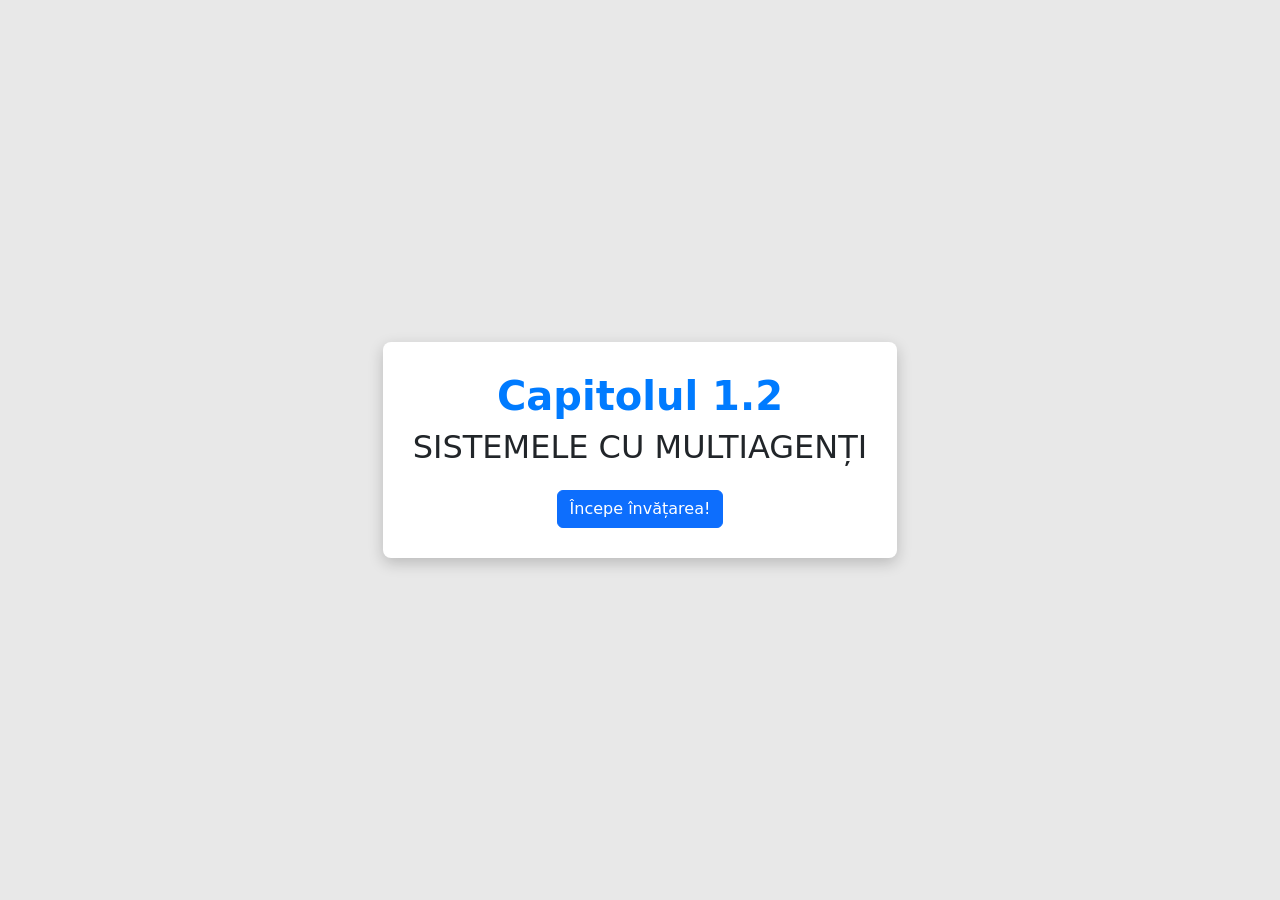
==== index.html @ dbccda6d "Adaugare fisiere de baza" ====
<!DOCTYPE html>
<html lang="en">
  <head>
    <meta charset="UTF-8" />
    <meta name="viewport" content="width=device-width" />
    <title>Sistemele cu multiagenti</title>
    <link href="https://cdn.jsdelivr.net/npm/bootstrap@5.3.0/dist/css/bootstrap.min.css" rel="stylesheet">
    <script src="https://cdn.jsdelivr.net/npm/bootstrap@5.3.0/dist/js/bootstrap.bundle.min.js"></script>
    <style>
        .center-container {
            display: flex;
            justify-content: center;
            align-items: center;
            height: 100vh; 
            background-color: #E8E8E8;
        }
        .modal-content-custom {
          background: white;
          padding: 30px;
          border-radius: 8px;
          text-align: center;
          box-shadow: 0 5px 15px rgba(0, 0, 0, 0.2);
        }
    </style>
  </head>
  <body>
    <div class="center-container">
        <div class="modal-content-custom" style="text-align: center;">
            <h1 class="fw-bold" style="color: #007bff;">Capitolul 1.2</h1>
            <h2>SISTEMELE CU MULTIAGENȚI</h2>
            <a href="./html/main.html" type="button" class="btn btn-primary mt-3">Începe învățarea!</a>
        </div>
    </div>
  </body>
</html>
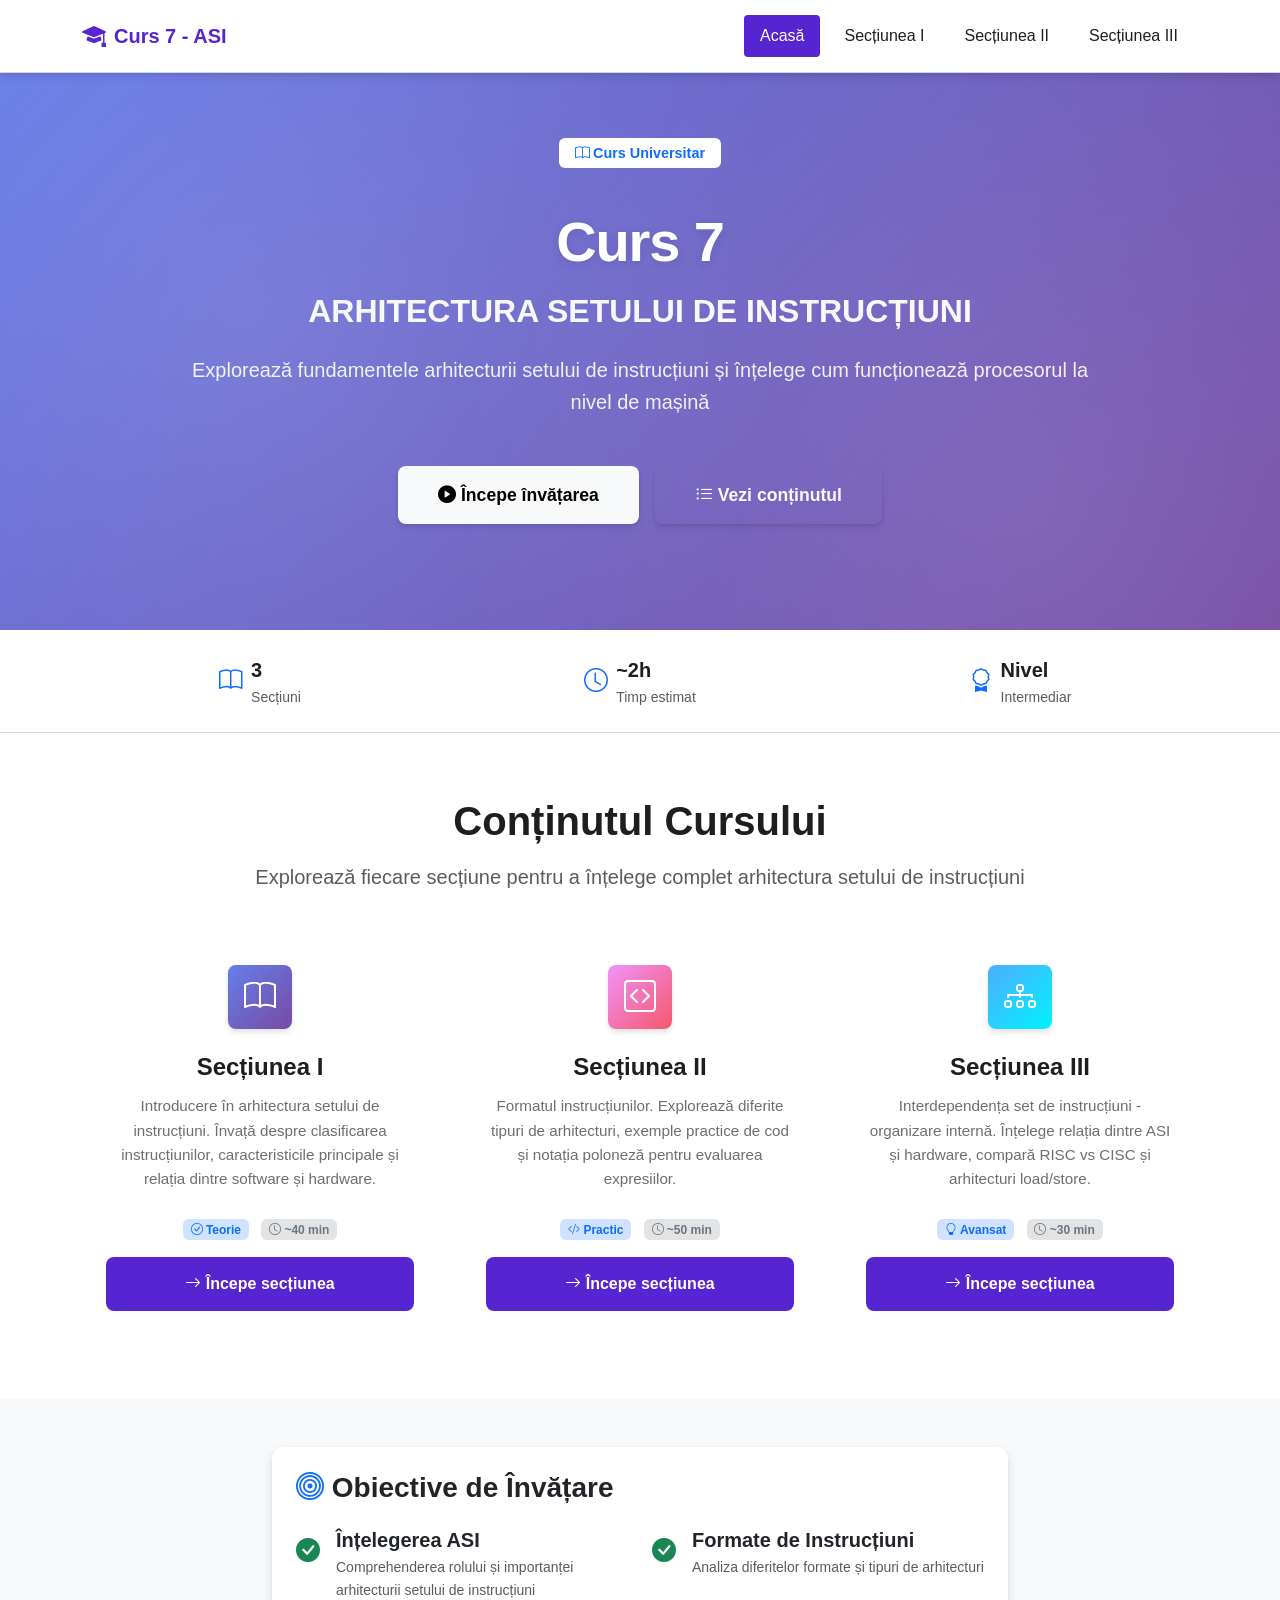
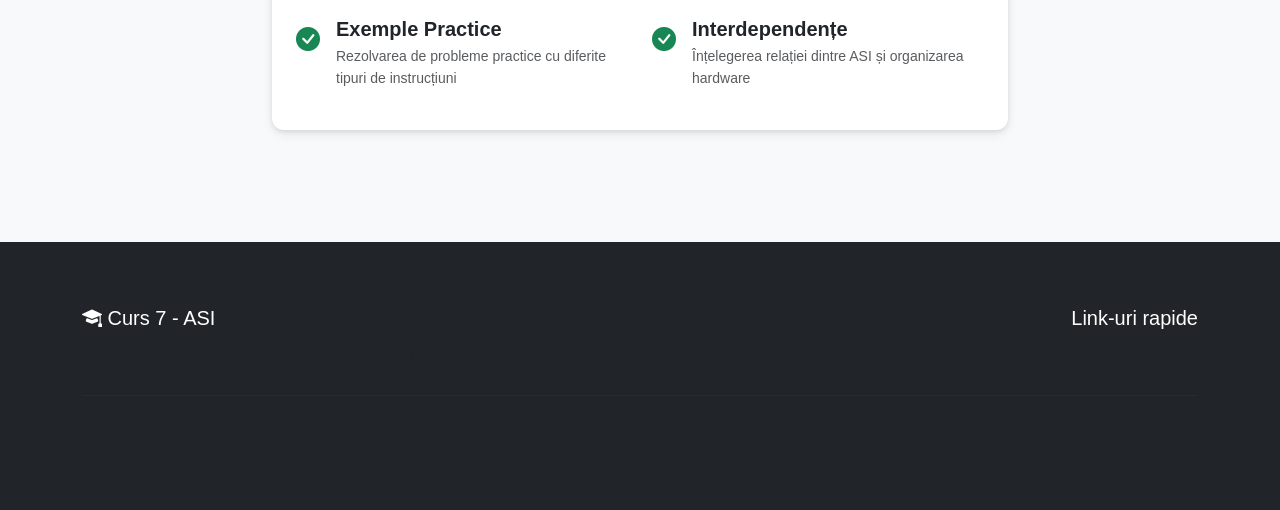
==== commit 672b002c: "Prima versiune platforma" ====
--- a/index.html
+++ b/index.html
@@ -1,35 +1,276 @@
 <!DOCTYPE html>
-<html lang="en">
-  <head>
-    <meta charset="UTF-8" />
-    <meta name="viewport" content="width=device-width" />
-    <title>Sistemele cu multiagenti</title>
-    <link href="https://cdn.jsdelivr.net/npm/bootstrap@5.3.0/dist/css/bootstrap.min.css" rel="stylesheet">
-    <script src="https://cdn.jsdelivr.net/npm/bootstrap@5.3.0/dist/js/bootstrap.bundle.min.js"></script>
-    <style>
-        .center-container {
-            display: flex;
-            justify-content: center;
-            align-items: center;
-            height: 100vh; 
-            background-color: #E8E8E8;
-        }
-        .modal-content-custom {
-          background: white;
-          padding: 30px;
-          border-radius: 8px;
-          text-align: center;
-          box-shadow: 0 5px 15px rgba(0, 0, 0, 0.2);
-        }
-    </style>
-  </head>
-  <body>
-    <div class="center-container">
-        <div class="modal-content-custom" style="text-align: center;">
-            <h1 class="fw-bold" style="color: #007bff;">Capitolul 1.2</h1>
-            <h2>SISTEMELE CU MULTIAGENȚI</h2>
-            <a href="./html/main.html" type="button" class="btn btn-primary mt-3">Începe învățarea!</a>
-        </div>
-    </div>
-  </body>
+<html lang="ro">
+<head>
+    <meta charset="UTF-8">
+    <meta name="viewport" content="width=device-width, initial-scale=1.0">
+    <title>Curs 7 - Arhitectura Setului de Instrucțiuni | Platformă Educațională</title>
+    <link href="https://cdn.jsdelivr.net/npm/bootstrap@5.3.2/dist/css/bootstrap.min.css" rel="stylesheet">
+    <link rel="stylesheet" href="https://cdn.jsdelivr.net/npm/bootstrap-icons@1.11.3/font/bootstrap-icons.min.css">
+    <link rel="stylesheet" href="css/style.css">
+</head>
+<body>
+    <!-- Navigation -->
+    <nav class="navbar navbar-expand-lg navbar-light fixed-top">
+        <div class="container">
+            <a class="navbar-brand" href="index.html">
+                <i class="bi bi-mortarboard-fill"></i> Curs 7 - ASI
+            </a>
+            <button class="navbar-toggler" type="button" data-bs-toggle="collapse" data-bs-target="#navbarNav" aria-controls="navbarNav" aria-expanded="false" aria-label="Toggle navigation">
+                <span class="navbar-toggler-icon"></span>
+            </button>
+            <div class="collapse navbar-collapse" id="navbarNav">
+                <ul class="navbar-nav ms-auto">
+                    <li class="nav-item">
+                        <a class="nav-link active" href="index.html">Acasă</a>
+                    </li>
+                    <li class="nav-item">
+                        <a class="nav-link" href="sectiunea1.html">Secțiunea I</a>
+                    </li>
+                    <li class="nav-item">
+                        <a class="nav-link" href="sectiunea2.html">Secțiunea II</a>
+                    </li>
+                    <li class="nav-item">
+                        <a class="nav-link" href="sectiunea3.html">Secțiunea III</a>
+                    </li>
+                </ul>
+            </div>
+        </div>
+    </nav>
+
+    <!-- Hero Section -->
+    <section class="hero-section">
+        <div class="container">
+            <div class="row align-items-center">
+                <div class="col-lg-10 mx-auto text-center text-white">
+                    <div class="mb-4">
+                        <span class="badge bg-white text-primary px-3 py-2 mb-3" style="font-size: 0.9rem; font-weight: 600;">
+                            <i class="bi bi-book"></i> Curs Universitar
+                        </span>
+                    </div>
+                    <h1 class="display-3 fw-bold mb-3">Curs 7</h1>
+                    <h2 class="display-5 mb-4">ARHITECTURA SETULUI DE INSTRUCȚIUNI</h2>
+                    <p class="lead mb-5">Explorează fundamentele arhitecturii setului de instrucțiuni și înțelege cum funcționează procesorul la nivel de mașină</p>
+                    <div class="d-flex gap-3 justify-content-center flex-wrap">
+                        <a href="sectiunea1.html" class="btn btn-light btn-lg">
+                            <i class="bi bi-play-circle-fill"></i> Începe învățarea
+                        </a>
+                        <a href="#cursuri" class="btn btn-outline-light btn-lg">
+                            <i class="bi bi-list-ul"></i> Vezi conținutul
+                        </a>
+                    </div>
+                </div>
+            </div>
+        </div>
+    </section>
+
+    <!-- Course Stats -->
+    <section class="py-4" style="background: var(--bg-primary); border-bottom: 1px solid var(--border-color);">
+        <div class="container">
+            <div class="row text-center">
+                <div class="col-md-4 mb-3 mb-md-0">
+                    <div class="d-flex align-items-center justify-content-center gap-2">
+                        <i class="bi bi-book text-primary" style="font-size: 1.5rem;"></i>
+                        <div class="text-start">
+                            <div class="fw-bold" style="font-size: 1.25rem;">3</div>
+                            <div class="text-muted small">Secțiuni</div>
+                        </div>
+                    </div>
+                </div>
+                <div class="col-md-4 mb-3 mb-md-0">
+                    <div class="d-flex align-items-center justify-content-center gap-2">
+                        <i class="bi bi-clock text-primary" style="font-size: 1.5rem;"></i>
+                        <div class="text-start">
+                            <div class="fw-bold" style="font-size: 1.25rem;">~2h</div>
+                            <div class="text-muted small">Timp estimat</div>
+                        </div>
+                    </div>
+                </div>
+                <div class="col-md-4">
+                    <div class="d-flex align-items-center justify-content-center gap-2">
+                        <i class="bi bi-award text-primary" style="font-size: 1.5rem;"></i>
+                        <div class="text-start">
+                            <div class="fw-bold" style="font-size: 1.25rem;">Nivel</div>
+                            <div class="text-muted small">Intermediar</div>
+                        </div>
+                    </div>
+                </div>
+            </div>
+        </div>
+    </section>
+
+    <!-- Content Overview -->
+    <section id="cursuri" class="content-overview">
+        <div class="container">
+            <div class="text-center mb-5">
+                <h2 class="fw-bold mb-3" style="font-size: 2.5rem; color: var(--text-primary);">Conținutul Cursului</h2>
+                <p class="text-muted lead">Explorează fiecare secțiune pentru a înțelege complet arhitectura setului de instrucțiuni</p>
+            </div>
+            
+            <div class="row g-4">
+                <div class="col-lg-4 col-md-6">
+                    <div class="course-card">
+                        <div class="card-body text-center p-4">
+                            <div class="course-card-icon">
+                                <i class="bi bi-book"></i>
+                            </div>
+                            <h3 class="course-card-title">Secțiunea I</h3>
+                            <p class="course-card-description">
+                                Introducere în arhitectura setului de instrucțiuni. Învață despre clasificarea instrucțiunilor, caracteristicile principale și relația dintre software și hardware.
+                            </p>
+                            <div class="mb-3">
+                                <span class="badge bg-primary-subtle text-primary me-2">
+                                    <i class="bi bi-check-circle"></i> Teorie
+                                </span>
+                                <span class="badge bg-secondary-subtle text-secondary">
+                                    <i class="bi bi-clock"></i> ~40 min
+                                </span>
+                            </div>
+                            <a href="sectiunea1.html" class="course-card-btn">
+                                <i class="bi bi-arrow-right"></i> Începe secțiunea
+                            </a>
+                        </div>
+                    </div>
+                </div>
+                
+                <div class="col-lg-4 col-md-6">
+                    <div class="course-card">
+                        <div class="card-body text-center p-4">
+                            <div class="course-card-icon" style="background: var(--gradient-secondary);">
+                                <i class="bi bi-code-square"></i>
+                            </div>
+                            <h3 class="course-card-title">Secțiunea II</h3>
+                            <p class="course-card-description">
+                                Formatul instrucțiunilor. Explorează diferite tipuri de arhitecturi, exemple practice de cod și notația poloneză pentru evaluarea expresiilor.
+                            </p>
+                            <div class="mb-3">
+                                <span class="badge bg-primary-subtle text-primary me-2">
+                                    <i class="bi bi-code-slash"></i> Practic
+                                </span>
+                                <span class="badge bg-secondary-subtle text-secondary">
+                                    <i class="bi bi-clock"></i> ~50 min
+                                </span>
+                            </div>
+                            <a href="sectiunea2.html" class="course-card-btn">
+                                <i class="bi bi-arrow-right"></i> Începe secțiunea
+                            </a>
+                        </div>
+                    </div>
+                </div>
+                
+                <div class="col-lg-4 col-md-6">
+                    <div class="course-card">
+                        <div class="card-body text-center p-4">
+                            <div class="course-card-icon" style="background: var(--gradient-success);">
+                                <i class="bi bi-diagram-3"></i>
+                            </div>
+                            <h3 class="course-card-title">Secțiunea III</h3>
+                            <p class="course-card-description">
+                                Interdependența set de instrucțiuni - organizare internă. Înțelege relația dintre ASI și hardware, compară RISC vs CISC și arhitecturi load/store.
+                            </p>
+                            <div class="mb-3">
+                                <span class="badge bg-primary-subtle text-primary me-2">
+                                    <i class="bi bi-lightbulb"></i> Avansat
+                                </span>
+                                <span class="badge bg-secondary-subtle text-secondary">
+                                    <i class="bi bi-clock"></i> ~30 min
+                                </span>
+                            </div>
+                            <a href="sectiunea3.html" class="course-card-btn">
+                                <i class="bi bi-arrow-right"></i> Începe secțiunea
+                            </a>
+                        </div>
+                    </div>
+                </div>
+            </div>
+        </div>
+    </section>
+
+    <!-- Learning Objectives -->
+    <section class="py-5" style="background: var(--bg-secondary);">
+        <div class="container">
+            <div class="row">
+                <div class="col-lg-8 mx-auto">
+                    <div class="card">
+                        <div class="card-body p-4">
+                            <h3 class="fw-bold mb-4">
+                                <i class="bi bi-bullseye text-primary"></i> Obiective de Învățare
+                            </h3>
+                            <div class="row">
+                                <div class="col-md-6 mb-3">
+                                    <div class="d-flex align-items-start gap-3">
+                                        <i class="bi bi-check-circle-fill text-success" style="font-size: 1.5rem; margin-top: 0.25rem;"></i>
+                                        <div>
+                                            <h5 class="fw-semibold mb-1">Înțelegerea ASI</h5>
+                                            <p class="text-muted small mb-0">Comprehenderea rolului și importanței arhitecturii setului de instrucțiuni</p>
+                                        </div>
+                                    </div>
+                                </div>
+                                <div class="col-md-6 mb-3">
+                                    <div class="d-flex align-items-start gap-3">
+                                        <i class="bi bi-check-circle-fill text-success" style="font-size: 1.5rem; margin-top: 0.25rem;"></i>
+                                        <div>
+                                            <h5 class="fw-semibold mb-1">Formate de Instrucțiuni</h5>
+                                            <p class="text-muted small mb-0">Analiza diferitelor formate și tipuri de arhitecturi</p>
+                                        </div>
+                                    </div>
+                                </div>
+                                <div class="col-md-6 mb-3">
+                                    <div class="d-flex align-items-start gap-3">
+                                        <i class="bi bi-check-circle-fill text-success" style="font-size: 1.5rem; margin-top: 0.25rem;"></i>
+                                        <div>
+                                            <h5 class="fw-semibold mb-1">Exemple Practice</h5>
+                                            <p class="text-muted small mb-0">Rezolvarea de probleme practice cu diferite tipuri de instrucțiuni</p>
+                                        </div>
+                                    </div>
+                                </div>
+                                <div class="col-md-6 mb-3">
+                                    <div class="d-flex align-items-start gap-3">
+                                        <i class="bi bi-check-circle-fill text-success" style="font-size: 1.5rem; margin-top: 0.25rem;"></i>
+                                        <div>
+                                            <h5 class="fw-semibold mb-1">Interdependențe</h5>
+                                            <p class="text-muted small mb-0">Înțelegerea relației dintre ASI și organizarea hardware</p>
+                                        </div>
+                                    </div>
+                                </div>
+                            </div>
+                        </div>
+                    </div>
+                </div>
+            </div>
+        </div>
+    </section>
+
+    <!-- Footer -->
+    <footer class="bg-dark text-white">
+        <div class="container py-4">
+            <div class="row">
+                <div class="col-md-6 mb-3 mb-md-0">
+                    <h5 class="mb-3">
+                        <i class="bi bi-mortarboard-fill"></i> Curs 7 - ASI
+                    </h5>
+                    <p class="text-muted mb-0">
+                        Platformă educațională modernă pentru studiul arhitecturii calculatoarelor
+                    </p>
+                </div>
+                <div class="col-md-6 text-md-end">
+                    <h5 class="mb-3">Link-uri rapide</h5>
+                    <div class="d-flex flex-column flex-md-row gap-2 justify-content-md-end">
+                        <a href="sectiunea1.html" class="text-muted text-decoration-none">Secțiunea I</a>
+                        <span class="text-muted d-none d-md-inline">•</span>
+                        <a href="sectiunea2.html" class="text-muted text-decoration-none">Secțiunea II</a>
+                        <span class="text-muted d-none d-md-inline">•</span>
+                        <a href="sectiunea3.html" class="text-muted text-decoration-none">Secțiunea III</a>
+                    </div>
+                </div>
+            </div>
+            <hr class="my-4" style="border-color: rgba(255,255,255,0.1);">
+            <div class="text-center text-muted">
+                <p class="mb-0">&copy; 2024 Arhitectura Calculatoarelor - Curs 7. Toate drepturile rezervate.</p>
+            </div>
+        </div>
+    </footer>
+
+    <script src="https://cdn.jsdelivr.net/npm/bootstrap@5.3.2/dist/js/bootstrap.bundle.min.js"></script>
+    <script src="js/main.js"></script>
+</body>
 </html>
--- a/css/style.css
+++ b/css/style.css
@@ -0,0 +1,780 @@
+/* Modern Educational Platform Design - Inspired by Coursera, Udemy, edX */
+
+:root {
+    --primary-color: #5624d0;
+    --primary-dark: #4019b8;
+    --primary-light: #6c3dd4;
+    --secondary-color: #1e1e1e;
+    --accent-color: #f3ca8c;
+    --success-color: #0f7c90;
+    --text-primary: #1e1e1e;
+    --text-secondary: #6a6f73;
+    --text-light: #9ca3af;
+    --bg-primary: #ffffff;
+    --bg-secondary: #f7f9fa;
+    --bg-tertiary: #f3f4f6;
+    --border-color: #d1d7dc;
+    --shadow-sm: 0 2px 4px rgba(0,0,0,0.08), 0 4px 12px rgba(0,0,0,0.08);
+    --shadow-md: 0 4px 6px rgba(0,0,0,0.07), 0 2px 4px rgba(0,0,0,0.06);
+    --shadow-lg: 0 10px 15px rgba(0,0,0,0.1), 0 4px 6px rgba(0,0,0,0.05);
+    --gradient-primary: linear-gradient(135deg, #667eea 0%, #764ba2 100%);
+    --gradient-secondary: linear-gradient(135deg, #f093fb 0%, #f5576c 100%);
+    --gradient-success: linear-gradient(135deg, #4facfe 0%, #00f2fe 100%);
+    --radius-sm: 4px;
+    --radius-md: 8px;
+    --radius-lg: 12px;
+    --radius-xl: 16px;
+    --transition: all 0.3s cubic-bezier(0.4, 0, 0.2, 1);
+}
+
+* {
+    margin: 0;
+    padding: 0;
+    box-sizing: border-box;
+}
+
+body {
+    font-family: -apple-system, BlinkMacSystemFont, 'Segoe UI', 'Roboto', 'Oxygen', 'Ubuntu', 'Cantarell', 'Fira Sans', 'Droid Sans', 'Helvetica Neue', sans-serif;
+    line-height: 1.6;
+    color: var(--text-primary);
+    background-color: var(--bg-secondary);
+    -webkit-font-smoothing: antialiased;
+    -moz-osx-font-smoothing: grayscale;
+}
+
+/* Modern Navigation */
+.navbar {
+    background: var(--bg-primary) !important;
+    box-shadow: var(--shadow-sm);
+    padding: 0.75rem 0;
+    border-bottom: 1px solid var(--border-color);
+}
+
+.navbar-brand {
+    font-weight: 700;
+    font-size: 1.25rem;
+    color: var(--primary-color) !important;
+    display: flex;
+    align-items: center;
+    gap: 0.5rem;
+}
+
+.navbar-brand i {
+    font-size: 1.5rem;
+}
+
+.navbar-nav .nav-link {
+    color: var(--text-primary) !important;
+    font-weight: 500;
+    padding: 0.5rem 1rem !important;
+    border-radius: var(--radius-sm);
+    transition: var(--transition);
+    margin: 0 0.25rem;
+}
+
+.navbar-nav .nav-link:hover {
+    background-color: var(--bg-tertiary);
+    color: var(--primary-color) !important;
+}
+
+.navbar-nav .nav-link.active {
+    background-color: var(--primary-color);
+    color: white !important;
+}
+
+/* Hero Section - Modern Design */
+.hero-section {
+    background: var(--gradient-primary);
+    min-height: 70vh;
+    display: flex;
+    align-items: center;
+    position: relative;
+    overflow: hidden;
+    padding: 6rem 0 4rem;
+}
+
+.hero-section::before {
+    content: '';
+    position: absolute;
+    top: 0;
+    left: 0;
+    right: 0;
+    bottom: 0;
+    background: 
+        radial-gradient(circle at 20% 50%, rgba(255,255,255,0.1) 0%, transparent 50%),
+        radial-gradient(circle at 80% 80%, rgba(255,255,255,0.1) 0%, transparent 50%);
+    pointer-events: none;
+}
+
+.hero-section .container {
+    position: relative;
+    z-index: 1;
+}
+
+.hero-section h1 {
+    font-size: 3.5rem;
+    font-weight: 800;
+    letter-spacing: -0.02em;
+    margin-bottom: 1rem;
+    text-shadow: 0 2px 10px rgba(0,0,0,0.1);
+}
+
+.hero-section h2 {
+    font-size: 2rem;
+    font-weight: 600;
+    opacity: 0.95;
+    margin-bottom: 1.5rem;
+}
+
+.hero-section .lead {
+    font-size: 1.25rem;
+    opacity: 0.9;
+    margin-bottom: 2rem;
+}
+
+.hero-section .btn {
+    padding: 1rem 2.5rem;
+    font-size: 1.1rem;
+    font-weight: 600;
+    border-radius: var(--radius-md);
+    box-shadow: var(--shadow-md);
+    transition: var(--transition);
+}
+
+.hero-section .btn:hover {
+    transform: translateY(-2px);
+    box-shadow: var(--shadow-lg);
+}
+
+/* Modern Cards */
+.card {
+    border: none;
+    border-radius: var(--radius-lg);
+    box-shadow: var(--shadow-sm);
+    transition: var(--transition);
+    overflow: hidden;
+    background: var(--bg-primary);
+}
+
+.card:hover {
+    transform: translateY(-4px);
+    box-shadow: var(--shadow-lg);
+}
+
+.card-header {
+    background: var(--bg-primary);
+    border-bottom: 1px solid var(--border-color);
+    padding: 1.25rem 1.5rem;
+    font-weight: 600;
+}
+
+.card-body {
+    padding: 1.5rem;
+}
+
+/* Course Card - Modern Style */
+.course-card {
+    position: relative;
+    height: 100%;
+    border-radius: var(--radius-xl);
+    overflow: hidden;
+    background: var(--bg-primary);
+    transition: var(--transition);
+}
+
+.course-card::before {
+    content: '';
+    position: absolute;
+    top: 0;
+    left: 0;
+    right: 0;
+    height: 4px;
+    background: var(--gradient-primary);
+    transform: scaleX(0);
+    transition: var(--transition);
+}
+
+.course-card:hover::before {
+    transform: scaleX(1);
+}
+
+.course-card-icon {
+    width: 64px;
+    height: 64px;
+    border-radius: var(--radius-md);
+    background: var(--gradient-primary);
+    display: flex;
+    align-items: center;
+    justify-content: center;
+    margin: 0 auto 1.5rem;
+    box-shadow: var(--shadow-md);
+}
+
+.course-card-icon i {
+    font-size: 2rem;
+    color: white;
+}
+
+.course-card-title {
+    font-size: 1.5rem;
+    font-weight: 700;
+    color: var(--text-primary);
+    margin-bottom: 0.75rem;
+}
+
+.course-card-description {
+    color: var(--text-secondary);
+    font-size: 0.95rem;
+    line-height: 1.6;
+    margin-bottom: 1.5rem;
+}
+
+.course-card-btn {
+    width: 100%;
+    padding: 0.875rem 1.5rem;
+    font-weight: 600;
+    border-radius: var(--radius-md);
+    background: var(--primary-color);
+    color: white;
+    border: none;
+    transition: var(--transition);
+    text-decoration: none;
+    display: inline-block;
+    text-align: center;
+}
+
+.course-card-btn:hover {
+    background: var(--primary-dark);
+    transform: translateY(-2px);
+    box-shadow: var(--shadow-md);
+    color: white;
+}
+
+/* Content Pages - Modern Layout */
+.content-page {
+    padding: 2rem 0;
+    min-height: calc(100vh - 200px);
+    background: var(--bg-secondary);
+}
+
+.content-wrapper {
+    background: var(--bg-primary);
+    border-radius: var(--radius-xl);
+    box-shadow: var(--shadow-sm);
+    padding: 2.5rem;
+    margin-bottom: 2rem;
+}
+
+.content-section {
+    margin-bottom: 3rem;
+}
+
+.content-section h1 {
+    font-size: 2.5rem;
+    font-weight: 800;
+    color: var(--text-primary);
+    margin-bottom: 1.5rem;
+    letter-spacing: -0.02em;
+    line-height: 1.2;
+}
+
+.content-section h2 {
+    font-size: 2rem;
+    font-weight: 700;
+    color: var(--primary-color);
+    margin-top: 3rem;
+    margin-bottom: 1.5rem;
+    padding-bottom: 0.75rem;
+    border-bottom: 3px solid var(--primary-color);
+}
+
+.content-section h3 {
+    font-size: 1.5rem;
+    font-weight: 600;
+    color: var(--text-primary);
+    margin-top: 2.5rem;
+    margin-bottom: 1.25rem;
+}
+
+.content-section h4 {
+    font-size: 1.25rem;
+    font-weight: 600;
+    color: var(--text-secondary);
+    margin-top: 2rem;
+    margin-bottom: 1rem;
+}
+
+.content-section p {
+    font-size: 1.0625rem;
+    line-height: 1.75;
+    color: var(--text-primary);
+    margin-bottom: 1.25rem;
+}
+
+.content-section .lead {
+    font-size: 1.25rem;
+    font-weight: 500;
+    color: var(--text-primary);
+    line-height: 1.7;
+}
+
+/* Modern Tables */
+.table-responsive {
+    border-radius: var(--radius-lg);
+    overflow: hidden;
+    box-shadow: var(--shadow-sm);
+    margin: 2rem 0;
+}
+
+.table {
+    margin-bottom: 0;
+    background: var(--bg-primary);
+}
+
+.table thead {
+    background: var(--primary-color);
+    color: white;
+}
+
+.table thead th {
+    font-weight: 600;
+    padding: 1rem 1.25rem;
+    border: none;
+    text-transform: uppercase;
+    font-size: 0.875rem;
+    letter-spacing: 0.5px;
+}
+
+.table tbody tr {
+    transition: var(--transition);
+    border-bottom: 1px solid var(--border-color);
+}
+
+.table tbody tr:hover {
+    background-color: var(--bg-tertiary);
+}
+
+.table tbody td {
+    padding: 1rem 1.25rem;
+    vertical-align: middle;
+}
+
+.table code {
+    background: var(--bg-tertiary);
+    padding: 0.25rem 0.5rem;
+    border-radius: var(--radius-sm);
+    font-size: 0.9em;
+}
+
+/* Modern Code Blocks */
+.code-block {
+    background: #1e1e1e;
+    border-left: 4px solid var(--primary-color);
+    padding: 1.5rem;
+    border-radius: var(--radius-md);
+    font-family: 'Consolas', 'Monaco', 'Courier New', monospace;
+    overflow-x: auto;
+    margin: 1.5rem 0;
+    position: relative;
+    box-shadow: var(--shadow-md);
+}
+
+.code-block code {
+    color: #d4d4d4;
+    font-size: 0.9375rem;
+    line-height: 1.6;
+}
+
+.code-block::before {
+    content: 'CODE';
+    position: absolute;
+    top: 0.75rem;
+    right: 1rem;
+    font-size: 0.75rem;
+    color: #858585;
+    font-weight: 600;
+    letter-spacing: 1px;
+}
+
+/* Image Placeholders - Modern Style */
+.image-placeholder {
+    width: 100%;
+    min-height: 300px;
+    background: linear-gradient(135deg, #f5f7fa 0%, #c3cfe2 100%);
+    border: 2px dashed var(--border-color);
+    border-radius: var(--radius-lg);
+    display: flex;
+    flex-direction: column;
+    align-items: center;
+    justify-content: center;
+    margin: 2rem 0;
+    position: relative;
+    padding: 2rem;
+    transition: var(--transition);
+}
+
+.image-placeholder:hover {
+    border-color: var(--primary-color);
+    background: linear-gradient(135deg, #e8f0fe 0%, #d2e3fc 100%);
+}
+
+.image-placeholder::before {
+    content: '📷 Imagine - Inserează aici';
+    color: var(--text-secondary);
+    font-size: 1.125rem;
+    text-align: center;
+    font-weight: 500;
+}
+
+.image-placeholder img {
+    max-width: 100%;
+    height: auto;
+    border-radius: var(--radius-md);
+    margin-bottom: 1rem;
+    box-shadow: var(--shadow-md);
+    display: block;
+}
+
+.image-placeholder.has-image {
+    background: transparent;
+    border: none;
+    min-height: auto;
+    padding: 1rem;
+}
+
+.image-placeholder.has-image::before {
+    display: none;
+}
+
+.image-placeholder p {
+    margin: 0.5rem 0;
+    text-align: center;
+    color: var(--text-secondary);
+}
+
+/* Highlight Boxes - Modern */
+.highlight-box {
+    background: linear-gradient(135deg, #e8f0fe 0%, #d2e3fc 100%);
+    border-left: 4px solid var(--primary-color);
+    padding: 1.5rem;
+    margin: 2rem 0;
+    border-radius: var(--radius-md);
+    box-shadow: var(--shadow-sm);
+}
+
+.highlight-box.warning {
+    background: linear-gradient(135deg, #fff4e6 0%, #ffe0b2 100%);
+    border-left-color: #ff9800;
+}
+
+.highlight-box.success {
+    background: linear-gradient(135deg, #e8f5e9 0%, #c8e6c9 100%);
+    border-left-color: var(--success-color);
+}
+
+.highlight-box p {
+    margin-bottom: 0.5rem;
+}
+
+.highlight-box p:last-child {
+    margin-bottom: 0;
+}
+
+/* Math Formulas - Modern */
+.math-formula {
+    background: var(--bg-tertiary);
+    padding: 1.5rem;
+    border-radius: var(--radius-md);
+    margin: 1.5rem 0;
+    text-align: center;
+    font-family: 'Times New Roman', serif;
+    font-size: 1.25rem;
+    font-weight: 600;
+    border: 1px solid var(--border-color);
+    box-shadow: var(--shadow-sm);
+}
+
+/* Breadcrumb - Modern */
+.breadcrumb {
+    background: transparent;
+    padding: 0;
+    margin-bottom: 1.5rem;
+}
+
+.breadcrumb-item a {
+    color: var(--primary-color);
+    text-decoration: none;
+    font-weight: 500;
+    transition: var(--transition);
+}
+
+.breadcrumb-item a:hover {
+    text-decoration: underline;
+}
+
+.breadcrumb-item.active {
+    color: var(--text-secondary);
+}
+
+/* Progress Indicator - Modern */
+.progress-indicator {
+    position: fixed;
+    top: 0;
+    left: 0;
+    width: 100%;
+    height: 4px;
+    background: var(--bg-tertiary);
+    z-index: 1031;
+}
+
+.progress-bar-indicator {
+    height: 100%;
+    background: var(--gradient-primary);
+    transition: width 0.3s ease;
+    box-shadow: 0 0 10px rgba(102, 126, 234, 0.5);
+}
+
+/* Back to Top Button - Modern */
+.back-to-top {
+    position: fixed;
+    bottom: 2rem;
+    right: 2rem;
+    width: 56px;
+    height: 56px;
+    background: var(--primary-color);
+    color: white;
+    border: none;
+    border-radius: 50%;
+    cursor: pointer;
+    display: none;
+    align-items: center;
+    justify-content: center;
+    box-shadow: var(--shadow-lg);
+    transition: var(--transition);
+    z-index: 1000;
+    font-size: 1.25rem;
+}
+
+.back-to-top:hover {
+    background: var(--primary-dark);
+    transform: translateY(-4px) scale(1.05);
+    box-shadow: 0 12px 24px rgba(86, 36, 212, 0.3);
+}
+
+.back-to-top.show {
+    display: flex;
+}
+
+/* Footer - Modern */
+footer {
+    background: var(--secondary-color) !important;
+    color: var(--text-light);
+    padding: 2.5rem 0;
+    margin-top: 4rem;
+}
+
+/* Buttons - Modern Style */
+.btn {
+    border-radius: var(--radius-md);
+    font-weight: 600;
+    padding: 0.75rem 1.5rem;
+    transition: var(--transition);
+    border: none;
+}
+
+.btn-primary {
+    background: var(--primary-color);
+    color: white;
+}
+
+.btn-primary:hover {
+    background: var(--primary-dark);
+    transform: translateY(-2px);
+    box-shadow: var(--shadow-md);
+    color: white;
+}
+
+.btn-outline-primary {
+    border: 2px solid var(--primary-color);
+    color: var(--primary-color);
+    background: transparent;
+}
+
+.btn-outline-primary:hover {
+    background: var(--primary-color);
+    color: white;
+    transform: translateY(-2px);
+    box-shadow: var(--shadow-md);
+}
+
+.btn-success {
+    background: var(--success-color);
+    color: white;
+}
+
+.btn-success:hover {
+    background: #0d6a7a;
+    transform: translateY(-2px);
+    box-shadow: var(--shadow-md);
+    color: white;
+}
+
+/* Lists - Modern */
+.content-section ul,
+.content-section ol {
+    padding-left: 2rem;
+    margin: 1.5rem 0;
+}
+
+.content-section li {
+    margin: 0.75rem 0;
+    line-height: 1.7;
+    color: var(--text-primary);
+}
+
+.content-section ul li::marker {
+    color: var(--primary-color);
+}
+
+/* Content Overview Section */
+.content-overview {
+    background: var(--bg-primary);
+    padding: 4rem 0;
+}
+
+/* Responsive Design */
+@media (max-width: 768px) {
+    body {
+        padding-top: 56px;
+    }
+
+    .hero-section {
+        min-height: 60vh;
+        padding: 4rem 0 3rem;
+    }
+
+    .hero-section h1 {
+        font-size: 2.5rem;
+    }
+
+    .hero-section h2 {
+        font-size: 1.5rem;
+    }
+
+    .content-wrapper {
+        padding: 1.5rem;
+        border-radius: var(--radius-lg);
+    }
+
+    .content-section h1 {
+        font-size: 2rem;
+    }
+
+    .content-section h2 {
+        font-size: 1.75rem;
+    }
+
+    .content-section h3 {
+        font-size: 1.375rem;
+    }
+
+    .table-responsive {
+        font-size: 0.875rem;
+    }
+
+    .code-block {
+        font-size: 0.8125rem;
+        padding: 1rem;
+    }
+
+    .image-placeholder {
+        min-height: 200px;
+        padding: 1.5rem;
+    }
+
+    .back-to-top {
+        bottom: 1rem;
+        right: 1rem;
+        width: 48px;
+        height: 48px;
+    }
+}
+
+@media (max-width: 576px) {
+    .hero-section h1 {
+        font-size: 2rem;
+    }
+
+    .hero-section h2 {
+        font-size: 1.25rem;
+    }
+
+    .hero-section .lead {
+        font-size: 1rem;
+    }
+
+    .content-section {
+        margin-bottom: 2rem;
+    }
+
+    .content-wrapper {
+        padding: 1.25rem;
+    }
+}
+
+/* Print Styles */
+@media print {
+    .navbar,
+    .btn,
+    footer,
+    .back-to-top,
+    .progress-indicator {
+        display: none;
+    }
+
+    body {
+        padding-top: 0;
+        background: white;
+    }
+
+    .content-page {
+        padding: 0;
+    }
+
+    .content-wrapper {
+        box-shadow: none;
+        padding: 0;
+    }
+}
+
+/* Smooth Scrolling */
+html {
+    scroll-behavior: smooth;
+}
+
+/* Selection Color */
+::selection {
+    background: var(--primary-color);
+    color: white;
+}
+
+::-moz-selection {
+    background: var(--primary-color);
+    color: white;
+}
+
+/* Loading Animation */
+@keyframes fadeInUp {
+    from {
+        opacity: 0;
+        transform: translateY(20px);
+    }
+    to {
+        opacity: 1;
+        transform: translateY(0);
+    }
+}
+
+.fade-in-up {
+    animation: fadeInUp 0.6s ease-out;
+}
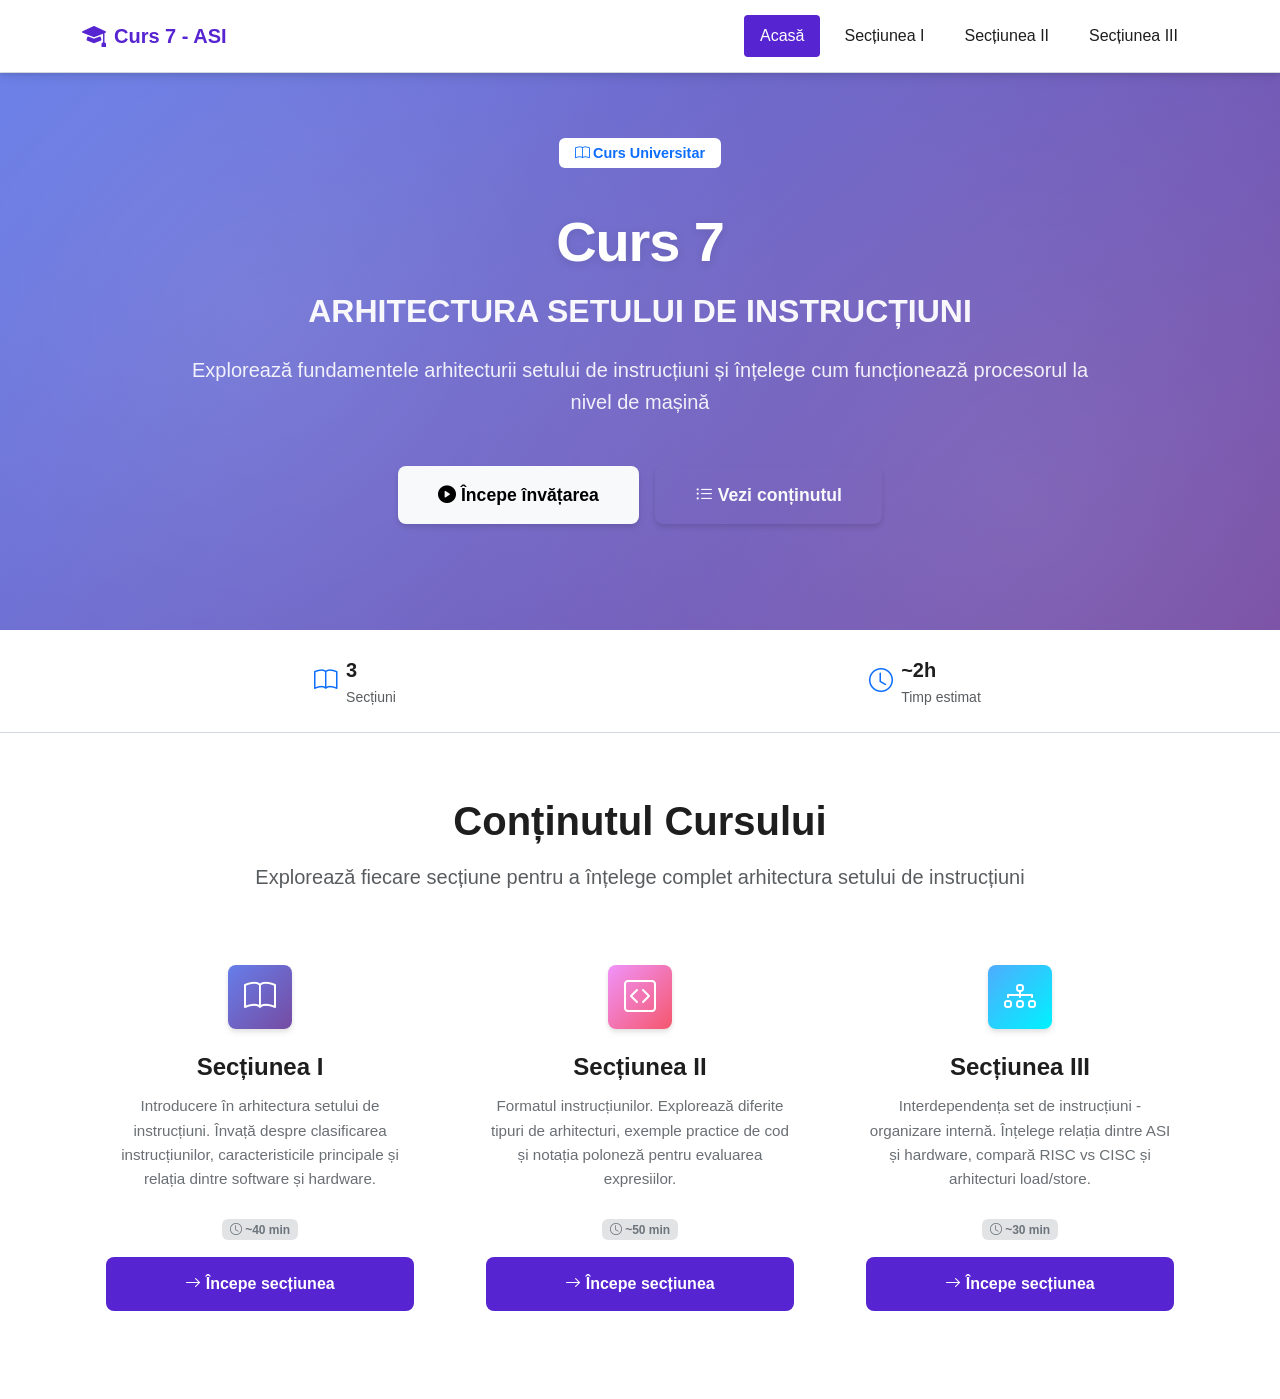
==== commit 80078a53: "feat!: updated sections text, removed footer, fixed typos and text review" ====
--- a/index.html
+++ b/index.html
@@ -67,7 +67,7 @@
     <section class="py-4" style="background: var(--bg-primary); border-bottom: 1px solid var(--border-color);">
         <div class="container">
             <div class="row text-center">
-                <div class="col-md-4 mb-3 mb-md-0">
+                <div class="col-md-6 mb-3 mb-md-0">
                     <div class="d-flex align-items-center justify-content-center gap-2">
                         <i class="bi bi-book text-primary" style="font-size: 1.5rem;"></i>
                         <div class="text-start">
@@ -76,7 +76,7 @@
                         </div>
                     </div>
                 </div>
-                <div class="col-md-4 mb-3 mb-md-0">
+                <div class="col-md-6 mb-3 mb-md-0">
                     <div class="d-flex align-items-center justify-content-center gap-2">
                         <i class="bi bi-clock text-primary" style="font-size: 1.5rem;"></i>
                         <div class="text-start">
@@ -85,7 +85,7 @@
                         </div>
                     </div>
                 </div>
-                <div class="col-md-4">
+                <!-- <div class="col-md-4">
                     <div class="d-flex align-items-center justify-content-center gap-2">
                         <i class="bi bi-award text-primary" style="font-size: 1.5rem;"></i>
                         <div class="text-start">
@@ -93,7 +93,7 @@
                             <div class="text-muted small">Intermediar</div>
                         </div>
                     </div>
-                </div>
+                </div> -->
             </div>
         </div>
     </section>
@@ -118,9 +118,6 @@
                                 Introducere în arhitectura setului de instrucțiuni. Învață despre clasificarea instrucțiunilor, caracteristicile principale și relația dintre software și hardware.
                             </p>
                             <div class="mb-3">
-                                <span class="badge bg-primary-subtle text-primary me-2">
-                                    <i class="bi bi-check-circle"></i> Teorie
-                                </span>
                                 <span class="badge bg-secondary-subtle text-secondary">
                                     <i class="bi bi-clock"></i> ~40 min
                                 </span>
@@ -143,9 +140,6 @@
                                 Formatul instrucțiunilor. Explorează diferite tipuri de arhitecturi, exemple practice de cod și notația poloneză pentru evaluarea expresiilor.
                             </p>
                             <div class="mb-3">
-                                <span class="badge bg-primary-subtle text-primary me-2">
-                                    <i class="bi bi-code-slash"></i> Practic
-                                </span>
                                 <span class="badge bg-secondary-subtle text-secondary">
                                     <i class="bi bi-clock"></i> ~50 min
                                 </span>
@@ -168,9 +162,6 @@
                                 Interdependența set de instrucțiuni - organizare internă. Înțelege relația dintre ASI și hardware, compară RISC vs CISC și arhitecturi load/store.
                             </p>
                             <div class="mb-3">
-                                <span class="badge bg-primary-subtle text-primary me-2">
-                                    <i class="bi bi-lightbulb"></i> Avansat
-                                </span>
                                 <span class="badge bg-secondary-subtle text-secondary">
                                     <i class="bi bi-clock"></i> ~30 min
                                 </span>
@@ -186,7 +177,7 @@
     </section>
 
     <!-- Learning Objectives -->
-    <section class="py-5" style="background: var(--bg-secondary);">
+    <!-- <section class="py-5" style="background: var(--bg-secondary);">
         <div class="container">
             <div class="row">
                 <div class="col-lg-8 mx-auto">
@@ -238,10 +229,10 @@
                 </div>
             </div>
         </div>
-    </section>
+    </section> -->
 
     <!-- Footer -->
-    <footer class="bg-dark text-white">
+    <!-- <footer class="bg-dark text-white">
         <div class="container py-4">
             <div class="row">
                 <div class="col-md-6 mb-3 mb-md-0">
@@ -268,7 +259,7 @@
                 <p class="mb-0">&copy; 2024 Arhitectura Calculatoarelor - Curs 7. Toate drepturile rezervate.</p>
             </div>
         </div>
-    </footer>
+    </footer> -->
 
     <script src="https://cdn.jsdelivr.net/npm/bootstrap@5.3.2/dist/js/bootstrap.bundle.min.js"></script>
     <script src="js/main.js"></script>
--- a/css/style.css
+++ b/css/style.css
@@ -498,6 +498,7 @@
 .breadcrumb {
     background: transparent;
     padding: 0;
+    margin-top: 3rem;
     margin-bottom: 1.5rem;
 }
 
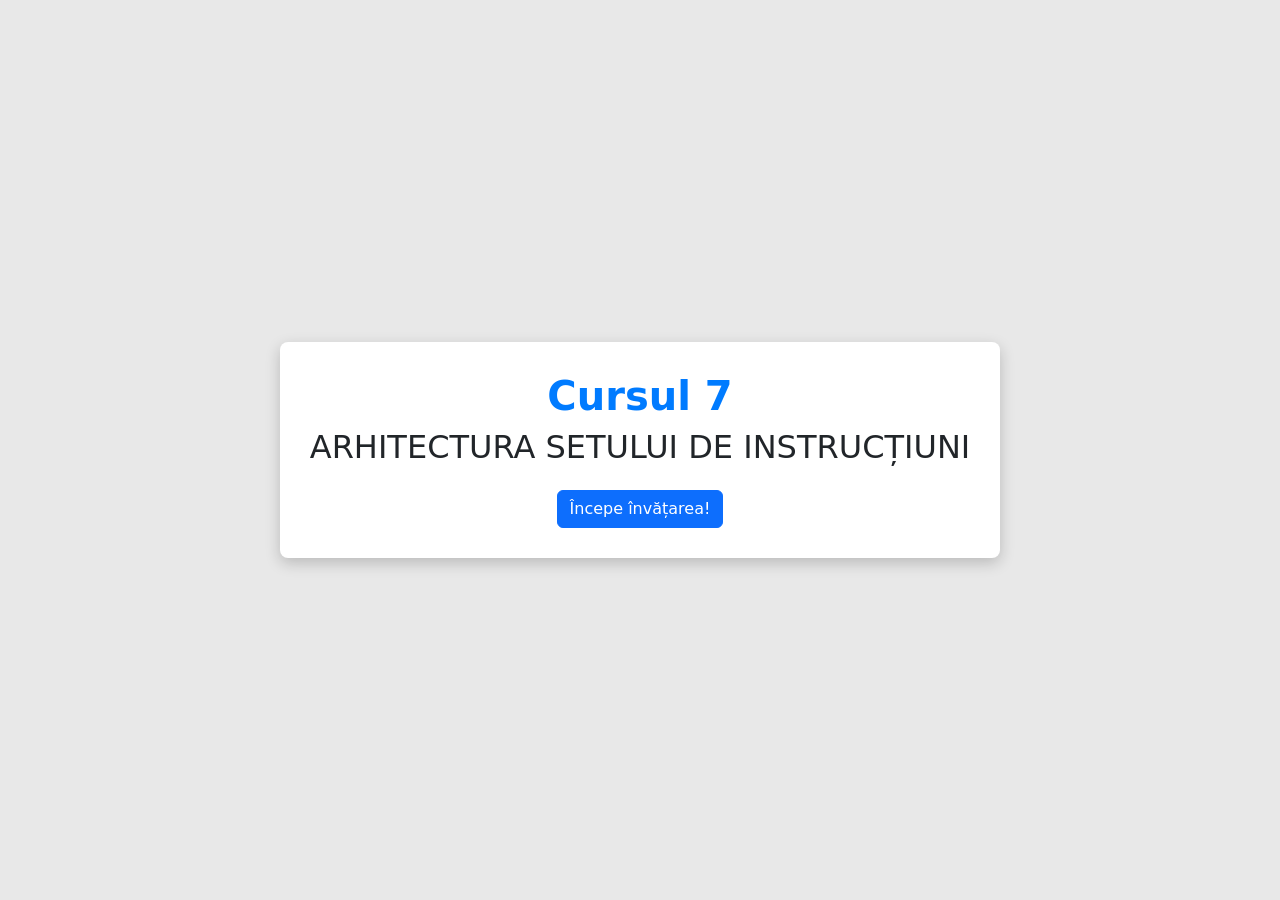
==== commit 69f4e01f: "Structurare curs" ====
--- a/index.html
+++ b/index.html
@@ -1,267 +1,35 @@
 <!DOCTYPE html>
-<html lang="ro">
-<head>
-    <meta charset="UTF-8">
-    <meta name="viewport" content="width=device-width, initial-scale=1.0">
-    <title>Curs 7 - Arhitectura Setului de Instrucțiuni | Platformă Educațională</title>
-    <link href="https://cdn.jsdelivr.net/npm/bootstrap@5.3.2/dist/css/bootstrap.min.css" rel="stylesheet">
-    <link rel="stylesheet" href="https://cdn.jsdelivr.net/npm/bootstrap-icons@1.11.3/font/bootstrap-icons.min.css">
-    <link rel="stylesheet" href="css/style.css">
-</head>
-<body>
-    <!-- Navigation -->
-    <nav class="navbar navbar-expand-lg navbar-light fixed-top">
-        <div class="container">
-            <a class="navbar-brand" href="index.html">
-                <i class="bi bi-mortarboard-fill"></i> Curs 7 - ASI
-            </a>
-            <button class="navbar-toggler" type="button" data-bs-toggle="collapse" data-bs-target="#navbarNav" aria-controls="navbarNav" aria-expanded="false" aria-label="Toggle navigation">
-                <span class="navbar-toggler-icon"></span>
-            </button>
-            <div class="collapse navbar-collapse" id="navbarNav">
-                <ul class="navbar-nav ms-auto">
-                    <li class="nav-item">
-                        <a class="nav-link active" href="index.html">Acasă</a>
-                    </li>
-                    <li class="nav-item">
-                        <a class="nav-link" href="sectiunea1.html">Secțiunea I</a>
-                    </li>
-                    <li class="nav-item">
-                        <a class="nav-link" href="sectiunea2.html">Secțiunea II</a>
-                    </li>
-                    <li class="nav-item">
-                        <a class="nav-link" href="sectiunea3.html">Secțiunea III</a>
-                    </li>
-                </ul>
-            </div>
+<html lang="en">
+  <head>
+    <meta charset="UTF-8" />
+    <meta name="viewport" content="width=device-width" />
+    <title>Sistemele cu multiagenti</title>
+    <link href="https://cdn.jsdelivr.net/npm/bootstrap@5.3.0/dist/css/bootstrap.min.css" rel="stylesheet">
+    <script src="https://cdn.jsdelivr.net/npm/bootstrap@5.3.0/dist/js/bootstrap.bundle.min.js"></script>
+    <style>
+        .center-container {
+            display: flex;
+            justify-content: center;
+            align-items: center;
+            height: 100vh; 
+            background-color: #E8E8E8;
+        }
+        .modal-content-custom {
+          background: white;
+          padding: 30px;
+          border-radius: 8px;
+          text-align: center;
+          box-shadow: 0 5px 15px rgba(0, 0, 0, 0.2);
+        }
+    </style>
+  </head>
+  <body>
+    <div class="center-container">
+        <div class="modal-content-custom" style="text-align: center;">
+            <h1 class="fw-bold" style="color: #007bff;">Cursul 7</h1>
+            <h2>ARHITECTURA SETULUI DE INSTRUCȚIUNI</h2>
+            <a href="./html/main.html" type="button" class="btn btn-primary mt-3">Începe învățarea!</a>
         </div>
-    </nav>
-
-    <!-- Hero Section -->
-    <section class="hero-section">
-        <div class="container">
-            <div class="row align-items-center">
-                <div class="col-lg-10 mx-auto text-center text-white">
-                    <div class="mb-4">
-                        <span class="badge bg-white text-primary px-3 py-2 mb-3" style="font-size: 0.9rem; font-weight: 600;">
-                            <i class="bi bi-book"></i> Curs Universitar
-                        </span>
-                    </div>
-                    <h1 class="display-3 fw-bold mb-3">Curs 7</h1>
-                    <h2 class="display-5 mb-4">ARHITECTURA SETULUI DE INSTRUCȚIUNI</h2>
-                    <p class="lead mb-5">Explorează fundamentele arhitecturii setului de instrucțiuni și înțelege cum funcționează procesorul la nivel de mașină</p>
-                    <div class="d-flex gap-3 justify-content-center flex-wrap">
-                        <a href="sectiunea1.html" class="btn btn-light btn-lg">
-                            <i class="bi bi-play-circle-fill"></i> Începe învățarea
-                        </a>
-                        <a href="#cursuri" class="btn btn-outline-light btn-lg">
-                            <i class="bi bi-list-ul"></i> Vezi conținutul
-                        </a>
-                    </div>
-                </div>
-            </div>
-        </div>
-    </section>
-
-    <!-- Course Stats -->
-    <section class="py-4" style="background: var(--bg-primary); border-bottom: 1px solid var(--border-color);">
-        <div class="container">
-            <div class="row text-center">
-                <div class="col-md-6 mb-3 mb-md-0">
-                    <div class="d-flex align-items-center justify-content-center gap-2">
-                        <i class="bi bi-book text-primary" style="font-size: 1.5rem;"></i>
-                        <div class="text-start">
-                            <div class="fw-bold" style="font-size: 1.25rem;">3</div>
-                            <div class="text-muted small">Secțiuni</div>
-                        </div>
-                    </div>
-                </div>
-                <div class="col-md-6 mb-3 mb-md-0">
-                    <div class="d-flex align-items-center justify-content-center gap-2">
-                        <i class="bi bi-clock text-primary" style="font-size: 1.5rem;"></i>
-                        <div class="text-start">
-                            <div class="fw-bold" style="font-size: 1.25rem;">~2h</div>
-                            <div class="text-muted small">Timp estimat</div>
-                        </div>
-                    </div>
-                </div>
-                <!-- <div class="col-md-4">
-                    <div class="d-flex align-items-center justify-content-center gap-2">
-                        <i class="bi bi-award text-primary" style="font-size: 1.5rem;"></i>
-                        <div class="text-start">
-                            <div class="fw-bold" style="font-size: 1.25rem;">Nivel</div>
-                            <div class="text-muted small">Intermediar</div>
-                        </div>
-                    </div>
-                </div> -->
-            </div>
-        </div>
-    </section>
-
-    <!-- Content Overview -->
-    <section id="cursuri" class="content-overview">
-        <div class="container">
-            <div class="text-center mb-5">
-                <h2 class="fw-bold mb-3" style="font-size: 2.5rem; color: var(--text-primary);">Conținutul Cursului</h2>
-                <p class="text-muted lead">Explorează fiecare secțiune pentru a înțelege complet arhitectura setului de instrucțiuni</p>
-            </div>
-            
-            <div class="row g-4">
-                <div class="col-lg-4 col-md-6">
-                    <div class="course-card">
-                        <div class="card-body text-center p-4">
-                            <div class="course-card-icon">
-                                <i class="bi bi-book"></i>
-                            </div>
-                            <h3 class="course-card-title">Secțiunea I</h3>
-                            <p class="course-card-description">
-                                Introducere în arhitectura setului de instrucțiuni. Învață despre clasificarea instrucțiunilor, caracteristicile principale și relația dintre software și hardware.
-                            </p>
-                            <div class="mb-3">
-                                <span class="badge bg-secondary-subtle text-secondary">
-                                    <i class="bi bi-clock"></i> ~40 min
-                                </span>
-                            </div>
-                            <a href="sectiunea1.html" class="course-card-btn">
-                                <i class="bi bi-arrow-right"></i> Începe secțiunea
-                            </a>
-                        </div>
-                    </div>
-                </div>
-                
-                <div class="col-lg-4 col-md-6">
-                    <div class="course-card">
-                        <div class="card-body text-center p-4">
-                            <div class="course-card-icon" style="background: var(--gradient-secondary);">
-                                <i class="bi bi-code-square"></i>
-                            </div>
-                            <h3 class="course-card-title">Secțiunea II</h3>
-                            <p class="course-card-description">
-                                Formatul instrucțiunilor. Explorează diferite tipuri de arhitecturi, exemple practice de cod și notația poloneză pentru evaluarea expresiilor.
-                            </p>
-                            <div class="mb-3">
-                                <span class="badge bg-secondary-subtle text-secondary">
-                                    <i class="bi bi-clock"></i> ~50 min
-                                </span>
-                            </div>
-                            <a href="sectiunea2.html" class="course-card-btn">
-                                <i class="bi bi-arrow-right"></i> Începe secțiunea
-                            </a>
-                        </div>
-                    </div>
-                </div>
-                
-                <div class="col-lg-4 col-md-6">
-                    <div class="course-card">
-                        <div class="card-body text-center p-4">
-                            <div class="course-card-icon" style="background: var(--gradient-success);">
-                                <i class="bi bi-diagram-3"></i>
-                            </div>
-                            <h3 class="course-card-title">Secțiunea III</h3>
-                            <p class="course-card-description">
-                                Interdependența set de instrucțiuni - organizare internă. Înțelege relația dintre ASI și hardware, compară RISC vs CISC și arhitecturi load/store.
-                            </p>
-                            <div class="mb-3">
-                                <span class="badge bg-secondary-subtle text-secondary">
-                                    <i class="bi bi-clock"></i> ~30 min
-                                </span>
-                            </div>
-                            <a href="sectiunea3.html" class="course-card-btn">
-                                <i class="bi bi-arrow-right"></i> Începe secțiunea
-                            </a>
-                        </div>
-                    </div>
-                </div>
-            </div>
-        </div>
-    </section>
-
-    <!-- Learning Objectives -->
-    <!-- <section class="py-5" style="background: var(--bg-secondary);">
-        <div class="container">
-            <div class="row">
-                <div class="col-lg-8 mx-auto">
-                    <div class="card">
-                        <div class="card-body p-4">
-                            <h3 class="fw-bold mb-4">
-                                <i class="bi bi-bullseye text-primary"></i> Obiective de Învățare
-                            </h3>
-                            <div class="row">
-                                <div class="col-md-6 mb-3">
-                                    <div class="d-flex align-items-start gap-3">
-                                        <i class="bi bi-check-circle-fill text-success" style="font-size: 1.5rem; margin-top: 0.25rem;"></i>
-                                        <div>
-                                            <h5 class="fw-semibold mb-1">Înțelegerea ASI</h5>
-                                            <p class="text-muted small mb-0">Comprehenderea rolului și importanței arhitecturii setului de instrucțiuni</p>
-                                        </div>
-                                    </div>
-                                </div>
-                                <div class="col-md-6 mb-3">
-                                    <div class="d-flex align-items-start gap-3">
-                                        <i class="bi bi-check-circle-fill text-success" style="font-size: 1.5rem; margin-top: 0.25rem;"></i>
-                                        <div>
-                                            <h5 class="fw-semibold mb-1">Formate de Instrucțiuni</h5>
-                                            <p class="text-muted small mb-0">Analiza diferitelor formate și tipuri de arhitecturi</p>
-                                        </div>
-                                    </div>
-                                </div>
-                                <div class="col-md-6 mb-3">
-                                    <div class="d-flex align-items-start gap-3">
-                                        <i class="bi bi-check-circle-fill text-success" style="font-size: 1.5rem; margin-top: 0.25rem;"></i>
-                                        <div>
-                                            <h5 class="fw-semibold mb-1">Exemple Practice</h5>
-                                            <p class="text-muted small mb-0">Rezolvarea de probleme practice cu diferite tipuri de instrucțiuni</p>
-                                        </div>
-                                    </div>
-                                </div>
-                                <div class="col-md-6 mb-3">
-                                    <div class="d-flex align-items-start gap-3">
-                                        <i class="bi bi-check-circle-fill text-success" style="font-size: 1.5rem; margin-top: 0.25rem;"></i>
-                                        <div>
-                                            <h5 class="fw-semibold mb-1">Interdependențe</h5>
-                                            <p class="text-muted small mb-0">Înțelegerea relației dintre ASI și organizarea hardware</p>
-                                        </div>
-                                    </div>
-                                </div>
-                            </div>
-                        </div>
-                    </div>
-                </div>
-            </div>
-        </div>
-    </section> -->
-
-    <!-- Footer -->
-    <!-- <footer class="bg-dark text-white">
-        <div class="container py-4">
-            <div class="row">
-                <div class="col-md-6 mb-3 mb-md-0">
-                    <h5 class="mb-3">
-                        <i class="bi bi-mortarboard-fill"></i> Curs 7 - ASI
-                    </h5>
-                    <p class="text-muted mb-0">
-                        Platformă educațională modernă pentru studiul arhitecturii calculatoarelor
-                    </p>
-                </div>
-                <div class="col-md-6 text-md-end">
-                    <h5 class="mb-3">Link-uri rapide</h5>
-                    <div class="d-flex flex-column flex-md-row gap-2 justify-content-md-end">
-                        <a href="sectiunea1.html" class="text-muted text-decoration-none">Secțiunea I</a>
-                        <span class="text-muted d-none d-md-inline">•</span>
-                        <a href="sectiunea2.html" class="text-muted text-decoration-none">Secțiunea II</a>
-                        <span class="text-muted d-none d-md-inline">•</span>
-                        <a href="sectiunea3.html" class="text-muted text-decoration-none">Secțiunea III</a>
-                    </div>
-                </div>
-            </div>
-            <hr class="my-4" style="border-color: rgba(255,255,255,0.1);">
-            <div class="text-center text-muted">
-                <p class="mb-0">&copy; 2024 Arhitectura Calculatoarelor - Curs 7. Toate drepturile rezervate.</p>
-            </div>
-        </div>
-    </footer> -->
-
-    <script src="https://cdn.jsdelivr.net/npm/bootstrap@5.3.2/dist/js/bootstrap.bundle.min.js"></script>
-    <script src="js/main.js"></script>
-</body>
+    </div>
+  </body>
 </html>
